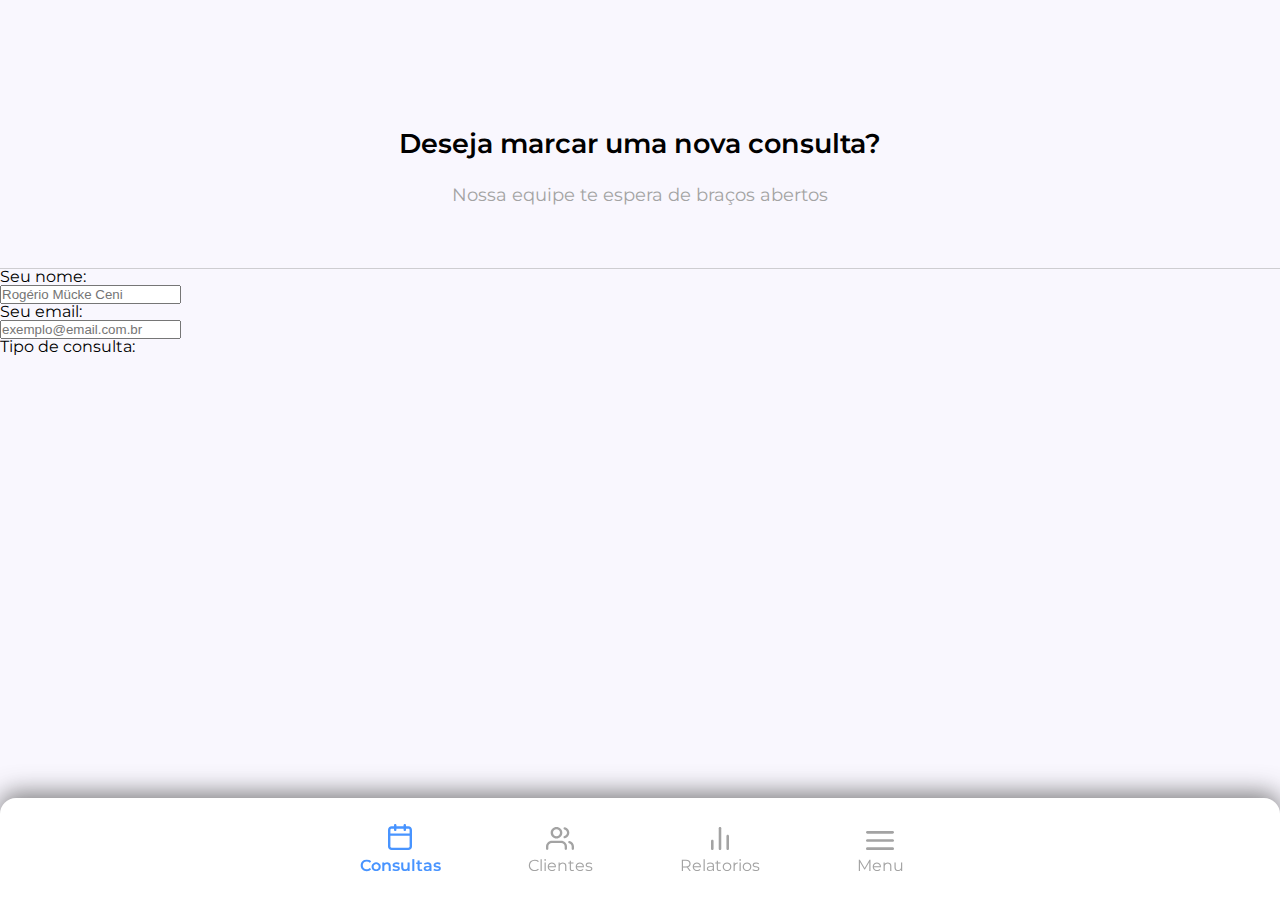
==== nova-consulta.html @ d8de7ec6 "finalizacao desktop" ====
<!DOCTYPE html>
<html lang="pt-br">
<head>
    <meta charset="UTF-8">
    <meta name="viewport" content="width=device-width, initial-scale=1.0">
    <title>Marcar consulta</title>
    <link rel="stylesheet" href="styles/reset.css">
    <link rel="stylesheet" href="styles/styles.css">
</head>
<body>
    
    <header class="cabecalho">
        <a href="index.html" class="cabecalho__opcao">
            <img src="assets/Calendarioicone cinza.svg" alt="" class="cabecalho__consultas-img">
            <span class="cabecalho__consultas__texto-2">Consultas</span>
        </a>
        <a href="index.html" class="cabecalho__opcao">
            <img src="assets/clientes icone.svg" alt="" class="cabecalho__clientes-img">
            <span class="cabecalho__opcao__texto">Clientes</span>
        </a>
        <a href="index.html" class="cabecalho__opcao">
            <img src="assets/relatorios icone.svg" alt="" class="cabecalho__relatorios-img">
            <span class="cabecalho__opcao__texto">Relatorios</span>
        </a>
        <a href="index.html" class="cabecalho__opcao">
            <img src="assets/menu icone.svg" alt="" class="cabecalho__menu-img">
            <span class="cabecalho__opcao__texto">Menu</span>
        </a>
    </header>

    <main>
        <h1 class="marcar__titulo">Deseja marcar uma nova consulta?</h1>
        <h2 class="marcar__sub">Nossa equipe te espera de braços abertos</h2>

        <section class="cadastro">
            <div class="cadastro__nome">
                <h1 class="cadastro__nome__titulo">Seu nome:</h1>
                <input type="text" placeholder="Rogério Mücke Ceni" class="cadastro__nome__caixa">
            </div>

            <div class="cadastro__email">
                <h1 class="cadastro__email__titulo">Seu email:</h1>
                <input type="email" placeholder="exemplo@email.com.br" class="cadastro__email__caixa">
            </div>

            <div class="cadastro__consulta">
                <h1>Tipo de consulta:</h1>
            </div>
        </section>
    </main>

    <footer class="rodape">
        <a href="index.html" class="rodape__opcao">
            <img src="assets/Calendarioicone.svg" alt="" class="rodape__consultas-img">
            <span class="rodape__consultas__texto">Consultas</span>
        </a>
        <div class="rodape__opcao">
            <img src="assets/clientes icone.svg" alt="" class="rodape__clientes-img">
            <span class="rodape__opcao__texto">Clientes</span>
        </div>
        <div class="rodape__opcao">
            <img src="assets/relatorios icone.svg" alt="" class="rodape__relatorios-img">
            <span class="rodape__opcao__texto">Relatorios</span>
        </div>
        <div class="rodape__opcao">
            <img src="assets/menu icone.svg" alt="" class="rodape__menu-img">
            <span class="rodape__opcao__texto">Menu</span>
        </div>
    </footer>

</body>
</html>
---- styles/styles.css ----
@import url('https://fonts.googleapis.com/css2?family=Montserrat:ital,wght@0,100..900;1,100..900&display=swap');
@import url(banner.css);
@import url(consulta.css);
@import url(rodape.css);
@import url(header.css);
@import url(marcar.css);

:root {
    --cor-principal: #ffffff;
    --cor-secundaria: #A3A3A3;
    --cor-fundo: #F9F7FE;
    --botao-video: #FFB050;
    --botao-endereco: #4894FF;
    --fonte-principal: "Montserrat", serif;
}

* {
    padding: 0;
    margin: 0;
}

html, body {
	overflow-x:hidden;
}

body {
    font-family: var(--fonte-principal);
    background-color: var(--cor-fundo);
    max-width: 100%;
    overflow-x: hidden;
    position: relative;   
}
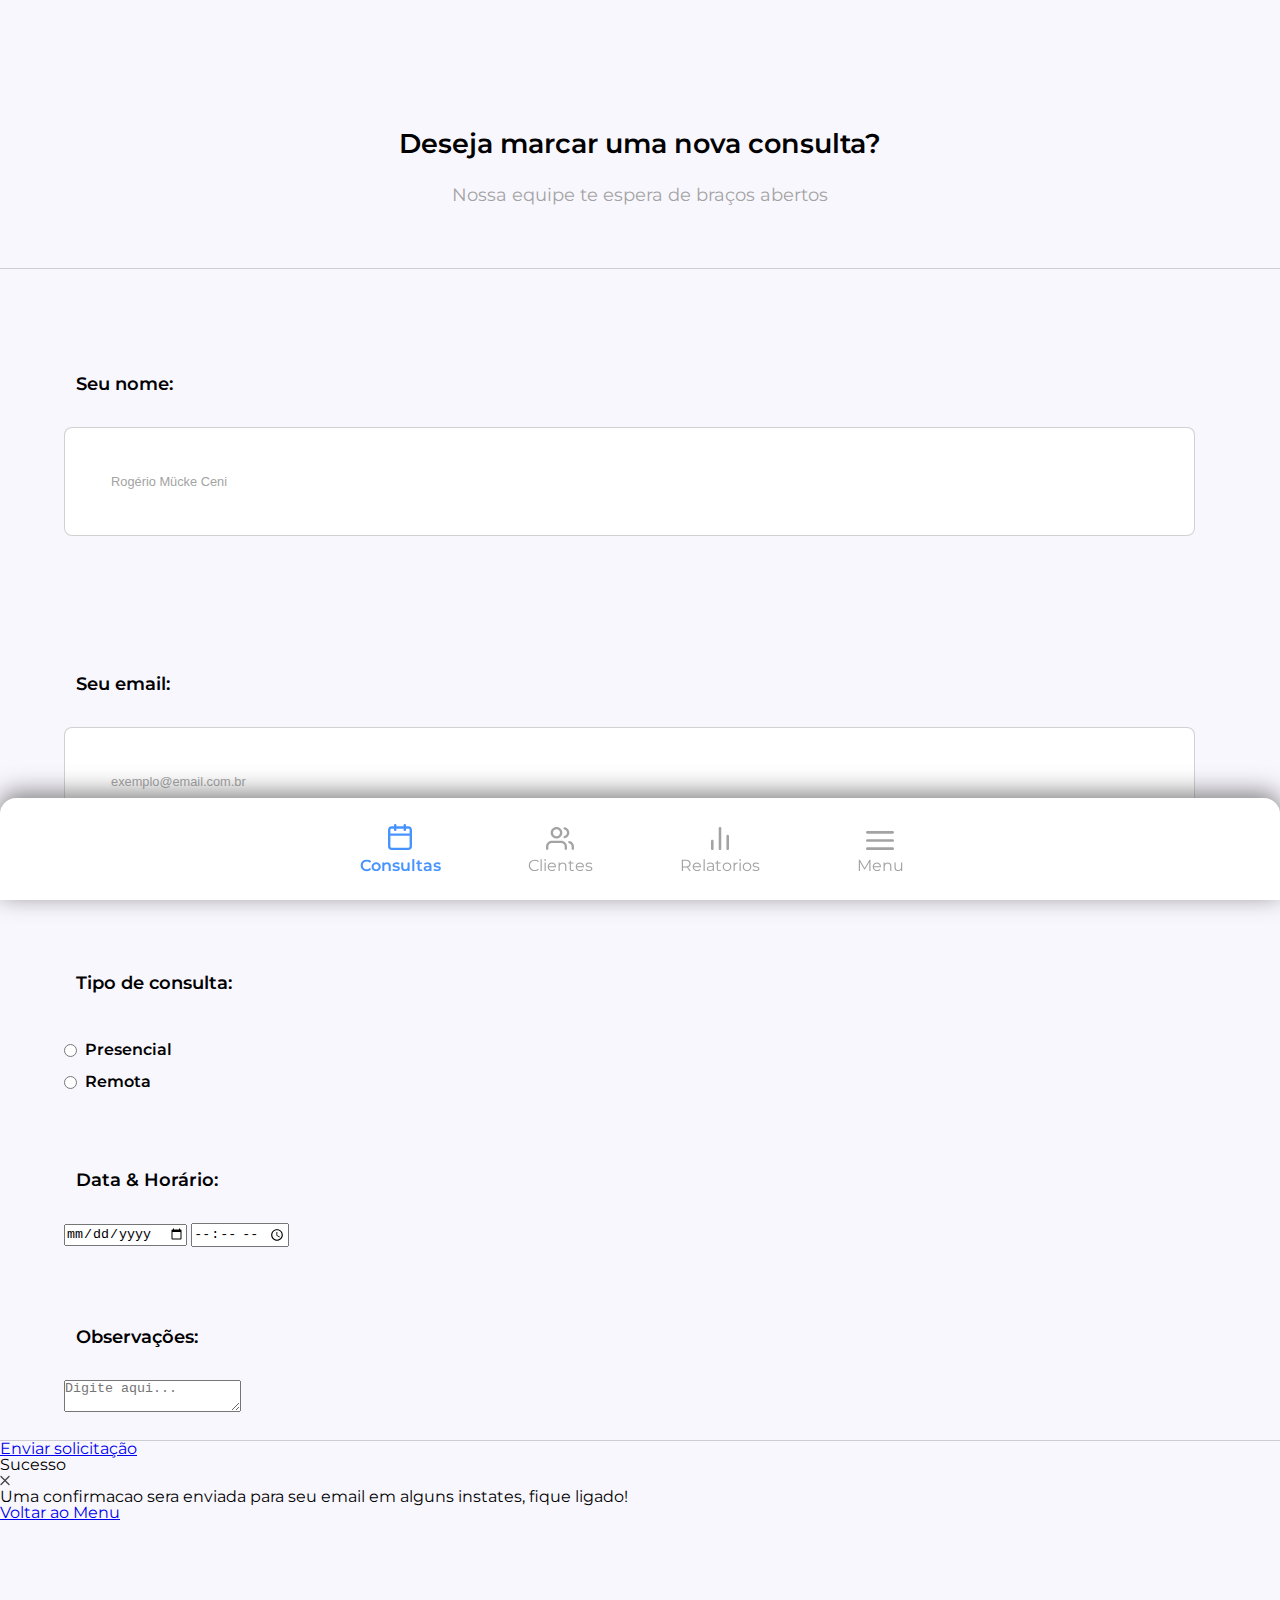
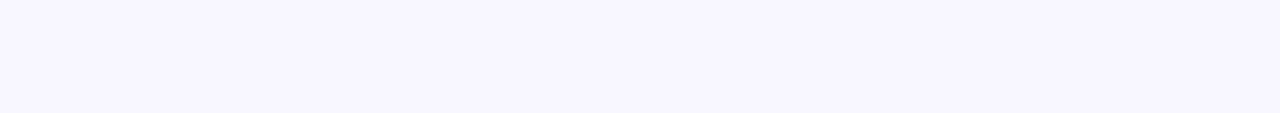
==== commit 9b747d28: "pagina cadastro" ====
--- a/nova-consulta.html
+++ b/nova-consulta.html
@@ -34,19 +34,52 @@
 
         <section class="cadastro">
             <div class="cadastro__nome">
-                <h1 class="cadastro__nome__titulo">Seu nome:</h1>
-                <input type="text" placeholder="Rogério Mücke Ceni" class="cadastro__nome__caixa">
+                <h1 class="cadastro__titulos">Seu nome:</h1>
+                <input type="text" placeholder="Rogério Mücke Ceni" class="cadastro__txtbox">
             </div>
 
             <div class="cadastro__email">
-                <h1 class="cadastro__email__titulo">Seu email:</h1>
-                <input type="email" placeholder="exemplo@email.com.br" class="cadastro__email__caixa">
+                <h1 class="cadastro__titulos">Seu email:</h1>
+                <input type="email" placeholder="exemplo@email.com.br" class="cadastro__txtbox">
             </div>
 
             <div class="cadastro__consulta">
-                <h1>Tipo de consulta:</h1>
+                <h1 class="cadastro__titulos">Tipo de consulta:</h1>
+                
+                <div class="cadastro__consulta__opcoes">
+                    <input type="radio" id="opcao1" name="opcao" value="opcao1" class="opc">
+                    <label for="opcao1" class="cadastro__consulta__opcao">Presencial</label>
+                </div>
+                <div class="cadastro__consulta__opcoes">
+                    <input type="radio" id="opcao2" name="opcao" value="opcao2">
+                    <label for="opcao2" class="cadastro__consulta__opcao">Remota</label>
+                </div>
+            </div>
+
+            <div class="cadastro__data">
+                <h1 class="cadastro__titulos">Data & Horário:</h1>
+                <input type="date">
+                <input type="time">
+            </div>
+
+            <div class="cadastro__observacoes">
+                <h1 class="cadastro__titulos">Observações:</h1>
+                <textarea placeholder="Digite aqui..."></textarea>
             </div>
         </section>
+
+        <a href="#modal" class="confirmacao-botao">Enviar solicitação</a>
+        <div id="modal" class="confirmacao">
+            <div class="confirmacao__conteudo">
+                <div>
+                    <h1>Sucesso</h1>
+                    <a href="#"><img src="assets/Close.svg" alt=""></a>
+                </div>
+                <p>Uma confirmacao sera enviada para seu email em alguns instates, fique ligado! </p>
+                <a href="index.html">Voltar ao Menu</a>
+            </div>
+        </div>
+
     </main>
 
     <footer class="rodape">
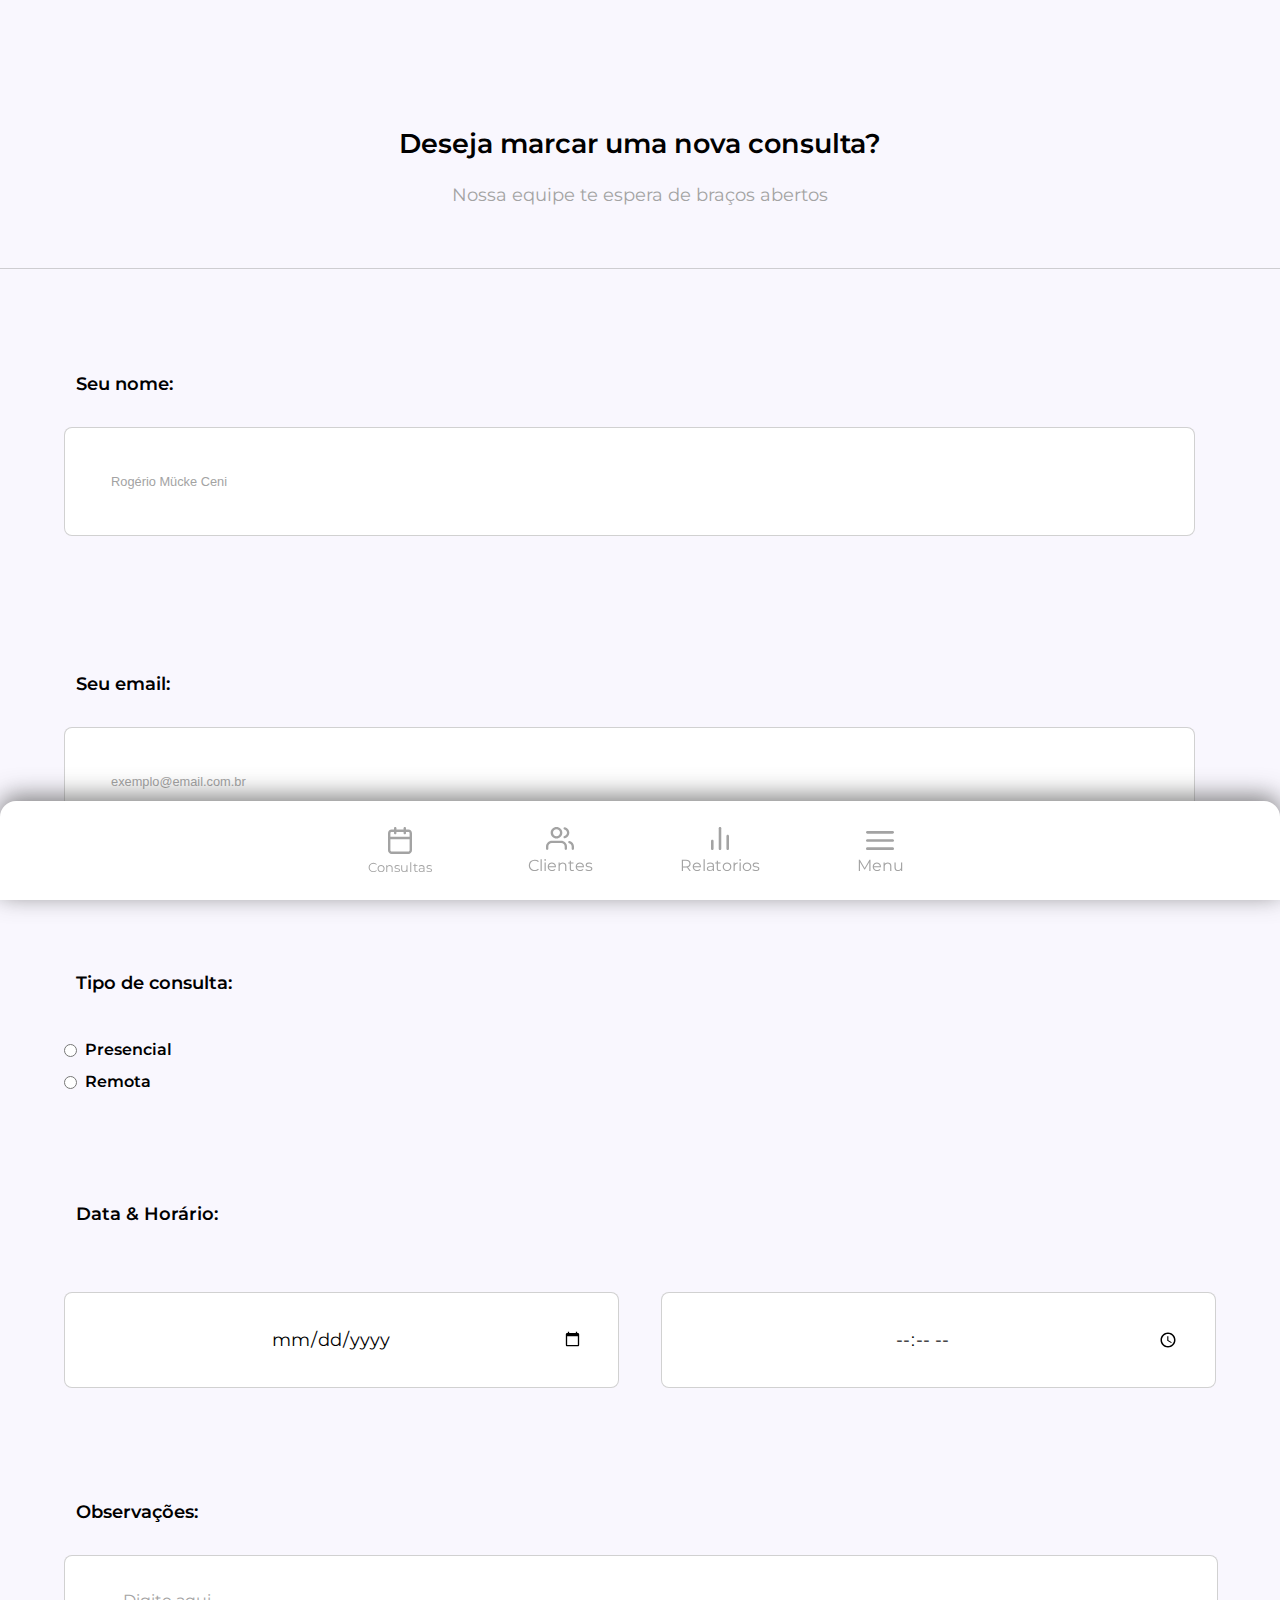
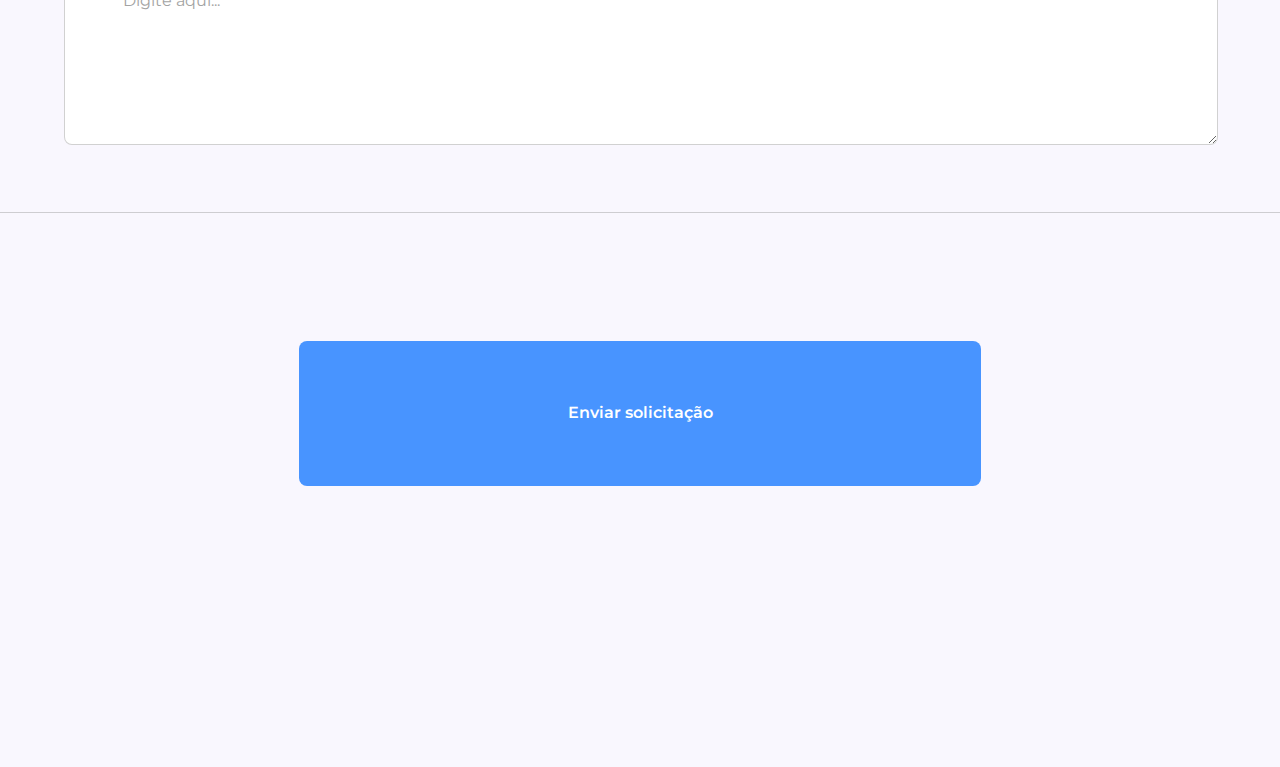
==== commit eabb47db: "finalizacao mobile" ====
--- a/nova-consulta.html
+++ b/nova-consulta.html
@@ -58,25 +58,32 @@
 
             <div class="cadastro__data">
                 <h1 class="cadastro__titulos">Data & Horário:</h1>
-                <input type="date">
-                <input type="time">
+                <div class="cadastro-data">
+                    <input type="date" class="cadastro__data__dia">
+                    <input type="time" class="cadastro__data__dia">
+                </div>
             </div>
 
             <div class="cadastro__observacoes">
                 <h1 class="cadastro__titulos">Observações:</h1>
-                <textarea placeholder="Digite aqui..."></textarea>
+                <textarea placeholder="Digite aqui..." class="cadastro__observacoes__caixa"></textarea>
             </div>
         </section>
 
-        <a href="#modal" class="confirmacao-botao">Enviar solicitação</a>
+        <div class="butao">
+            <a href="#modal" class="confirmacao-botao">Enviar solicitação</a>
+        </div>
+
         <div id="modal" class="confirmacao">
             <div class="confirmacao__conteudo">
-                <div>
-                    <h1>Sucesso</h1>
+                <div class="confirmacao__conteudo__cabecalho">
+                    <h1 class="confirmacao__conteudo__cabecalho__titulo">Sucesso</h1>
                     <a href="#"><img src="assets/Close.svg" alt=""></a>
                 </div>
-                <p>Uma confirmacao sera enviada para seu email em alguns instates, fique ligado! </p>
-                <a href="index.html">Voltar ao Menu</a>
+                <p class="confirmacao__conteudo__texto">Uma confirmacao sera enviada para seu email em alguns instates, fique ligado! </p>
+                <div class="butao2">
+                    <a href="index.html" class="confirmacao__conteudo__botao">Voltar ao Menu</a>
+                </div>
             </div>
         </div>
 
@@ -84,8 +91,8 @@
 
     <footer class="rodape">
         <a href="index.html" class="rodape__opcao">
-            <img src="assets/Calendarioicone.svg" alt="" class="rodape__consultas-img">
-            <span class="rodape__consultas__texto">Consultas</span>
+            <img src="assets/Calendarioicone cinza.svg" alt="" class="rodape__consultas-img">
+            <span class="rodape__consultas__texto-2">Consultas</span>
         </a>
         <div class="rodape__opcao">
             <img src="assets/clientes icone.svg" alt="" class="rodape__clientes-img">
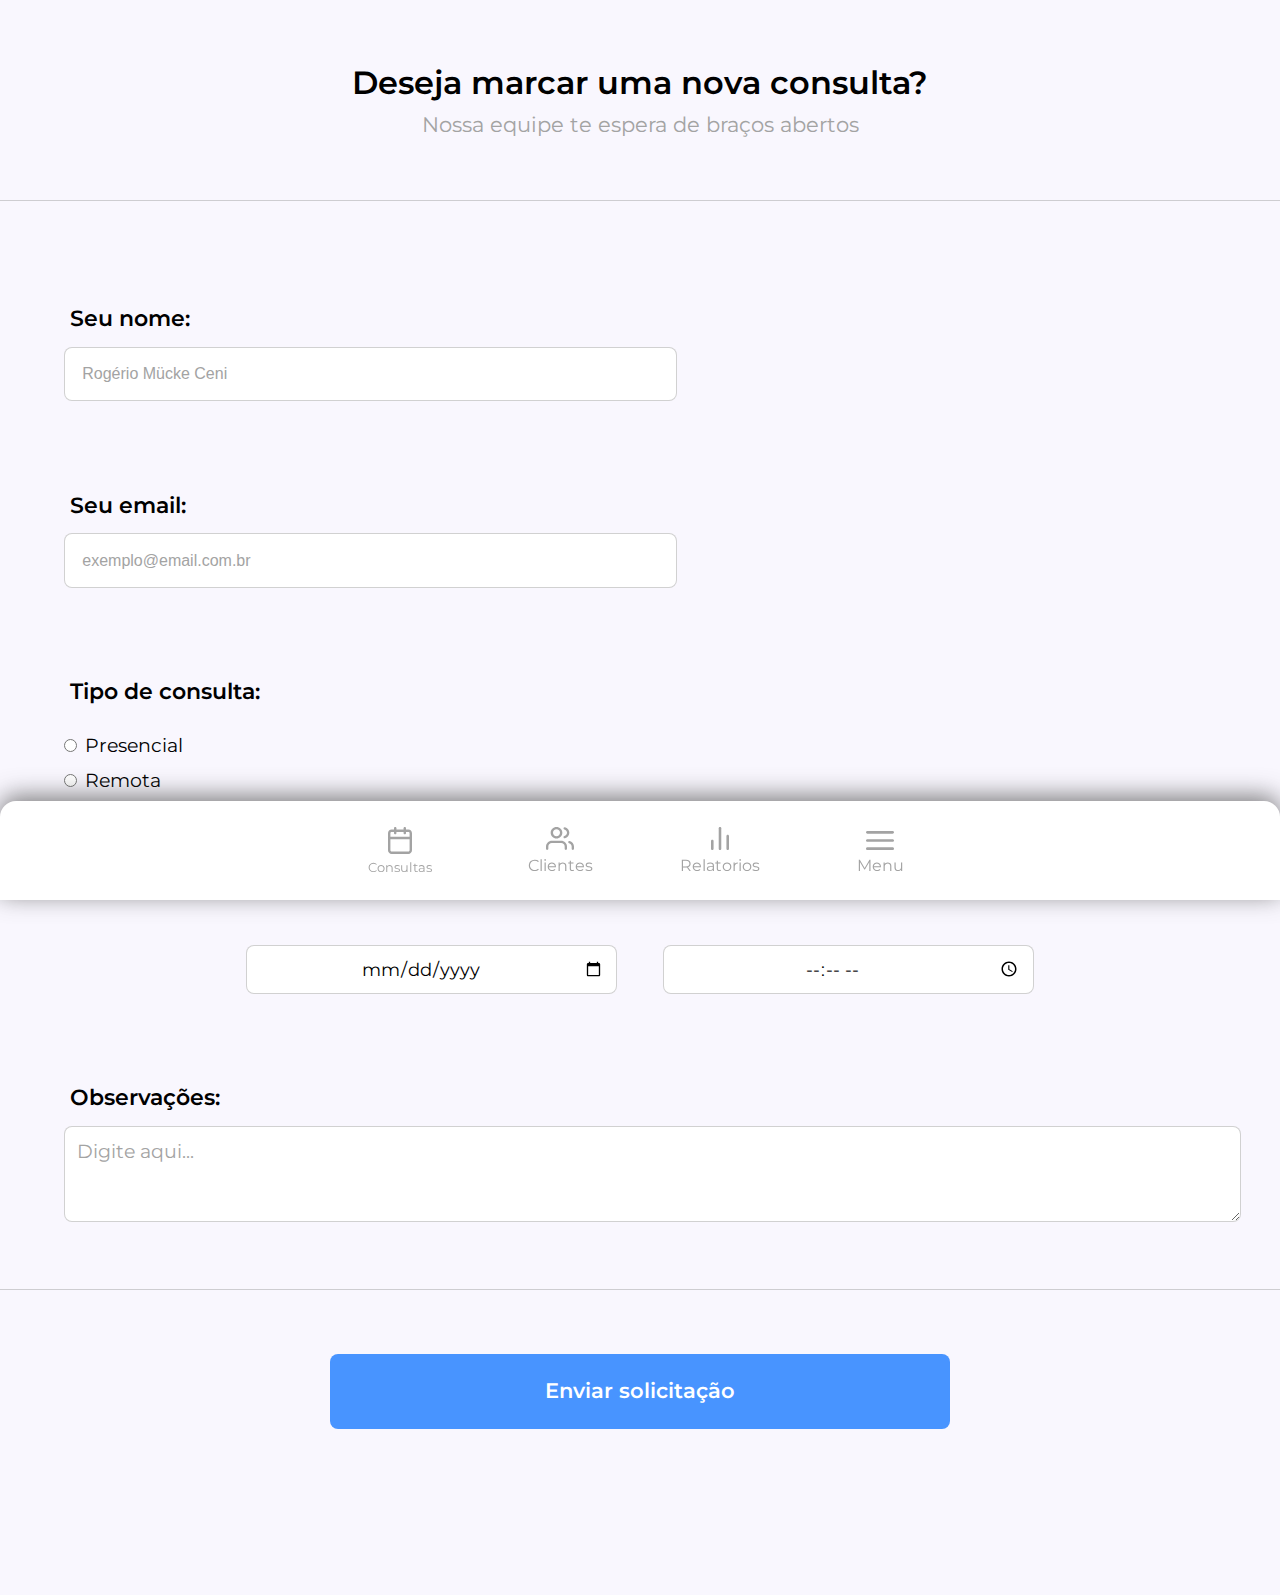
==== commit 2858b8dd: "coiso" ====
--- a/nova-consulta.html
+++ b/nova-consulta.html
@@ -78,7 +78,7 @@
             <div class="confirmacao__conteudo">
                 <div class="confirmacao__conteudo__cabecalho">
                     <h1 class="confirmacao__conteudo__cabecalho__titulo">Sucesso</h1>
-                    <a href="#"><img src="assets/Close.svg" alt=""></a>
+                    <a href="#"><img src="assets/Close.svg" alt="" class="close-img"></a>
                 </div>
                 <p class="confirmacao__conteudo__texto">Uma confirmacao sera enviada para seu email em alguns instates, fique ligado! </p>
                 <div class="butao2">
